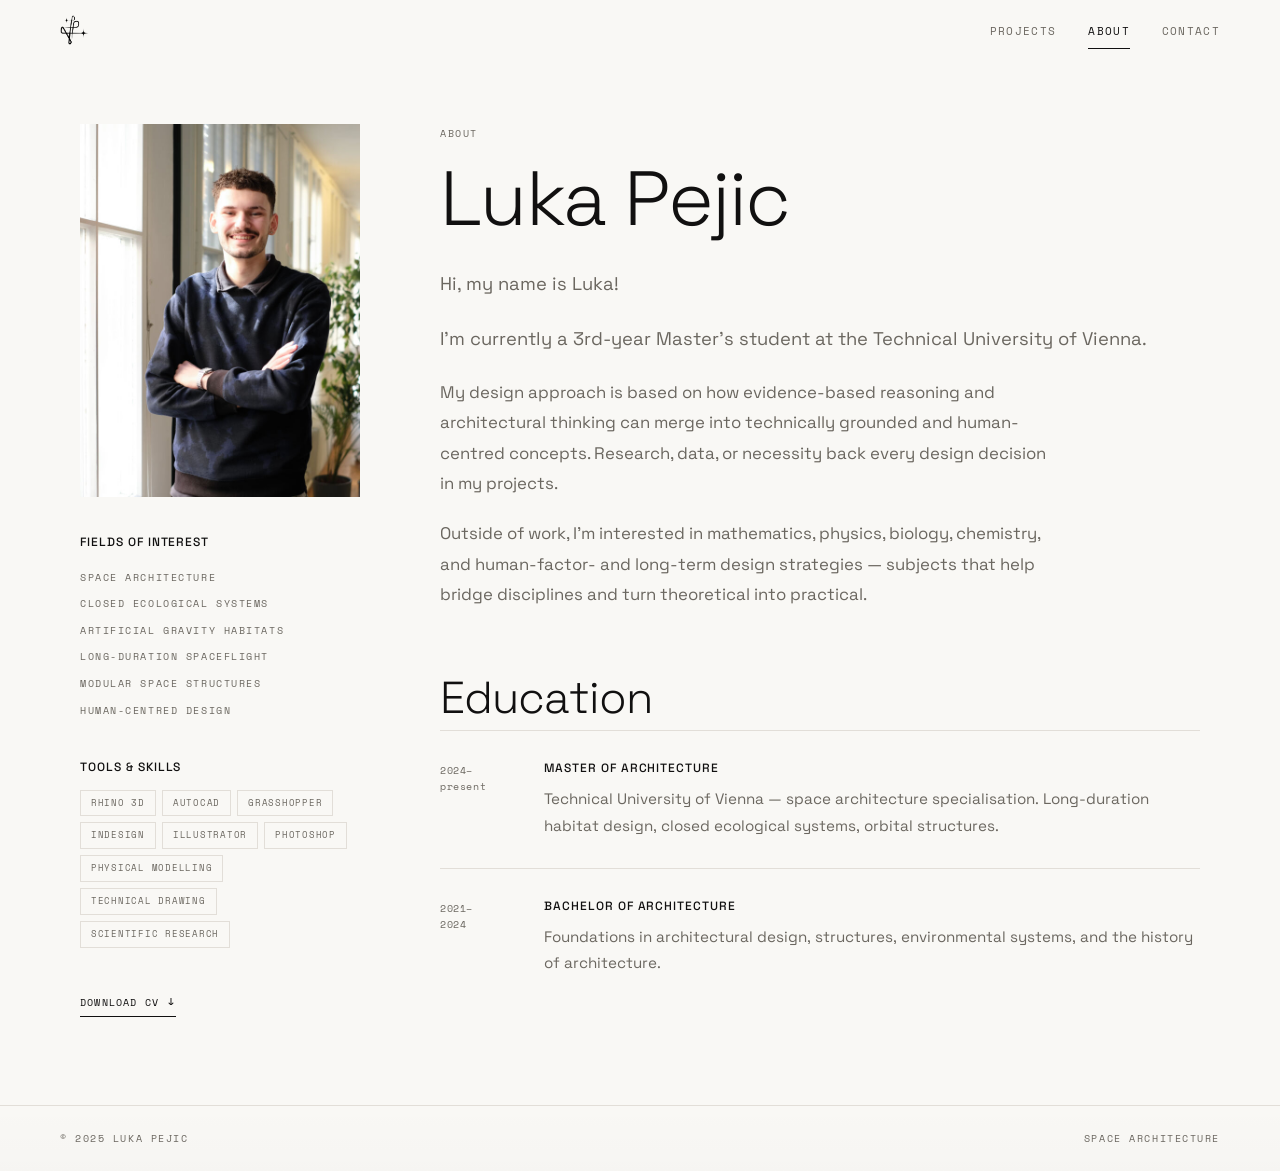
==== about.html @ 2b0a8e45 "initial commit" ====
<!DOCTYPE html>
<html lang="en">
<head>
  <meta charset="UTF-8">
  <meta name="viewport" content="width=device-width, initial-scale=1.0">
  <title>About — Luka Pejic</title>
  <link rel="preconnect" href="https://fonts.googleapis.com">
  <link rel="preconnect" href="https://fonts.gstatic.com" crossorigin>
  <link href="https://fonts.googleapis.com/css2?family=Space+Grotesk:wght@300;400;500&family=Space+Mono:ital,wght@0,400;0,700;1,400&display=swap" rel="stylesheet">
  <link rel="stylesheet" href="css/style.css">
</head>
<body>

  <nav class="nav scrolled" id="nav">
    <a href="index.html" class="nav__logo"><img src="assets/logo.png" alt="Luka Pejic"></a>
    <ul class="nav__links">
      <li><a href="index.html#work">Projects</a></li>
      <li><a href="about.html" class="active">About</a></li>
      <li><a href="contact.html">Contact</a></li>
    </ul>
    <button class="nav__burger" aria-label="Menu"><span></span><span></span><span></span></button>
  </nav>
  <div class="nav__overlay" role="dialog" aria-modal="true">
    <a href="index.html#work">Projects</a>
    <a href="about.html">About</a>
    <a href="contact.html">Contact</a>
  </div>

  <main>
    <section class="section" style="padding-top: calc(var(--nav) + 64px);">
      <div class="container">

        <div class="about-grid">

          <!-- ── SIDEBAR ── -->
          <aside class="about-sidebar reveal">

            <!-- Headshot -->
            <div class="about-photo">
              <img src="assets/headshot.jpg" alt="Luka Pejic">
            </div>

            <h4 style="margin-bottom:16px; margin-top:36px;">Fields of Interest</h4>
            <ul style="display:flex; flex-direction:column; gap:10px; margin-bottom:40px;">
              <li class="label">Space Architecture</li>
              <li class="label">Closed Ecological Systems</li>
              <li class="label">Artificial Gravity Habitats</li>
              <li class="label">Long-Duration Spaceflight</li>
              <li class="label">Modular Space Structures</li>
              <li class="label">Human-Centred Design</li>
            </ul>

            <h4 style="margin-bottom:8px;">Tools &amp; Skills</h4>
            <div class="tag-list" style="margin-bottom:40px;">
              <span class="tag">Rhino 3D</span>
              <span class="tag">AutoCAD</span>
              <span class="tag">Grasshopper</span>
              <span class="tag">InDesign</span>
              <span class="tag">Illustrator</span>
              <span class="tag">Photoshop</span>
              <span class="tag">Physical Modelling</span>
              <span class="tag">Technical Drawing</span>
              <span class="tag">Scientific Research</span>
            </div>

            <a href="assets/cv.pdf" class="cv-link" target="_blank" rel="noopener noreferrer">
              Download CV <span class="cv-link__arrow">↓</span>
            </a>

          </aside>

          <!-- ── MAIN CONTENT ── -->
          <div>
            <p class="label reveal" style="margin-bottom:16px;">About</p>
            <h1 class="reveal" style="margin-bottom:28px;">Luka Pejic</h1>

            <div class="reveal" style="margin-bottom:64px;">
              <p style="font-size:clamp(1rem,1.6vw,1.15rem); line-height:1.8; margin-bottom:1.2em;">
                Hi, my name is Luka!
              </p>
              <p style="font-size:clamp(1rem,1.6vw,1.15rem); line-height:1.8; margin-bottom:1.2em;">
                I'm currently a 3rd-year Master's student at the Technical University of Vienna.
              </p>
              <p style="font-size:clamp(0.95rem,1.5vw,1.05rem); line-height:1.8; margin-bottom:1.2em; max-width:56ch;">
                My design approach is based on how evidence-based reasoning and architectural thinking can merge into technically grounded and human-centred concepts. Research, data, or necessity back every design decision in my projects.
              </p>
              <p style="font-size:clamp(0.95rem,1.5vw,1.05rem); line-height:1.8; max-width:56ch;">
                Outside of work, I'm interested in mathematics, physics, biology, chemistry, and human-factor- and long-term design strategies — subjects that help bridge disciplines and turn theoretical into practical.
              </p>
            </div>

            <h2 class="reveal" style="margin-bottom:8px;">Education</h2>
            <div style="margin-top:8px;">
              <div class="timeline-item reveal">
                <div class="timeline-item__year">2024–<br>present</div>
                <div>
                  <h4 style="margin-bottom:8px;">Master of Architecture</h4>
                  <p>Technical University of Vienna — space architecture specialisation. Long-duration habitat design, closed ecological systems, orbital structures.</p>
                </div>
              </div>
              <div class="timeline-item reveal">
                <div class="timeline-item__year">2021–<br>2024</div>
                <div>
                  <h4 style="margin-bottom:8px;">Bachelor of Architecture</h4>
                  <p>Foundations in architectural design, structures, environmental systems, and the history of architecture.</p>
                </div>
              </div>
            </div>

          </div>
        </div>

      </div>
    </section>
  </main>

  <footer>
    <span class="label">© 2025 Luka Pejic</span>
    <span class="label">Space Architecture</span>
  </footer>

  <script src="js/main.js"></script>
</body>
</html>
---- css/style.css ----
/* =============================================================
   TOKENS
   ============================================================= */
:root {
  --bg:      #F9F8F5;
  --black:   #111010;
  --muted:   #6B6760;
  --border:  #E2DED8;
  --void:    #0C0C0B;
  --vtext:   #D8D4CC;
  --vmuted:  #555250;
  --sans:   'Space Grotesk', system-ui, sans-serif;
  --mono:   'Space Mono', monospace;
  --nav:     60px;
  --max:     1240px;
  --pad:     clamp(20px, 5vw, 60px);
}

/* =============================================================
   RESET
   ============================================================= */
*, *::before, *::after { box-sizing: border-box; margin: 0; padding: 0; }
html { scroll-behavior: smooth; -webkit-text-size-adjust: 100%; scroll-padding-top: 64px; }
body {
  background: var(--bg);
  color: var(--black);
  font-family: var(--sans);
  font-size: 1rem;
  line-height: 1.6;
  -webkit-font-smoothing: antialiased;
  -moz-osx-font-smoothing: grayscale;
  -webkit-tap-highlight-color: transparent;
  overscroll-behavior-y: none;
  text-rendering: optimizeLegibility;
}
img { display: block; max-width: 100%; height: auto; }
a   { color: inherit; text-decoration: none; touch-action: manipulation; }
ul  { list-style: none; }
button { touch-action: manipulation; }

/* =============================================================
   TYPOGRAPHY
   ============================================================= */
h1 { font-size: clamp(2.4rem, 6vw,  5rem);  font-weight: 300; letter-spacing: -0.02em; line-height: 1.05; }
h2 { font-size: clamp(1.7rem, 3.5vw, 3rem); font-weight: 300; letter-spacing: -0.02em; line-height: 1.1;  }
h3 { font-size: 1.15rem; font-weight: 400; }
h4 { font-size: 0.75rem; font-weight: 500; letter-spacing: 0.08em; text-transform: uppercase; }
p  { color: var(--muted); font-size: 0.95rem; line-height: 1.75; }

.label {
  font-family: var(--mono);
  font-size: 0.65rem;
  letter-spacing: 0.15em;
  text-transform: uppercase;
  color: var(--muted);
}

/* =============================================================
   NAV
   ============================================================= */
.nav {
  position: fixed; top: 0; left: 0; right: 0;
  height: var(--nav);
  display: flex; align-items: center; justify-content: space-between;
  padding: 0 var(--pad);
  /* iOS safe area */
  padding-left: max(var(--pad), env(safe-area-inset-left));
  padding-right: max(var(--pad), env(safe-area-inset-right));
  z-index: 100;
  transition: all 0.4s cubic-bezier(0.16, 1, 0.3, 1);
}
.nav.scrolled {
  background: rgba(249,248,245,0.92);
  border-bottom: 1px solid var(--border);
  backdrop-filter: blur(16px);
  -webkit-backdrop-filter: blur(16px);
  box-shadow: 0 2px 8px rgba(0,0,0,0.06);
}
.nav__logo img { height: 30px; width: auto; transition: filter 0.3s; }
.nav:hover .nav__logo img { filter: brightness(0.85); }
.nav__links { display: flex; gap: 32px; }
.nav__links a {
  font-family: var(--mono); font-size: 0.68rem;
  letter-spacing: 0.12em; text-transform: uppercase;
  color: var(--muted); transition: all 0.3s cubic-bezier(0.16, 1, 0.3, 1);
  padding: 8px 0; /* larger touch target */
  position: relative;
}
.nav__links a::after {
  content: '';
  position: absolute;
  bottom: -2px; left: 0; width: 0;
  height: 1px; background: var(--black);
  transition: width 0.3s cubic-bezier(0.16, 1, 0.3, 1);
}
.nav__links a:hover::after,
.nav__links a.active::after { width: 100%; }
.nav__links a:hover,
.nav__links a.active { color: var(--black); }

/* void nav */
.nav--void .nav__logo img        { filter: invert(1); }
.nav--void .nav__links a         { color: rgba(216,212,204,0.55); }
.nav--void .nav__links a::after  { background: #fff; }
.nav--void .nav__links a:hover,
.nav--void .nav__links a.active  { color: #fff; }
.nav--void.scrolled              {
  background: rgba(12,12,11,0.94);
  border-color: #222;
  box-shadow: 0 2px 8px rgba(0,0,0,0.3);
}
.nav--void.scrolled .nav__logo img { filter: invert(1); }
.nav--void.scrolled .nav__links a  { color: rgba(216,212,204,0.55); }
.nav--void.scrolled .nav__links a:hover,
.nav--void.scrolled .nav__links a.active { color: #fff; }

/* burger */
.nav__burger {
  display: none; flex-direction: column; gap: 5px;
  background: none; border: none; cursor: pointer;
  padding: 12px; margin-right: -12px; /* larger touch target */
  color: var(--black);
}
.nav__burger span {
  display: block; width: 22px; height: 1.5px; background: currentColor;
  transition: transform 0.25s, opacity 0.25s;
}
.nav--void .nav__burger { color: #fff; }

/* mobile overlay */
.nav__overlay {
  display: none; position: fixed; inset: 0;
  background: var(--void); z-index: 99;
  flex-direction: column; align-items: center; justify-content: center; gap: 0;
  /* iOS safe areas */
  padding-top: env(safe-area-inset-top);
  padding-bottom: env(safe-area-inset-bottom);
}
.nav__overlay.open { display: flex; }
.nav__overlay a {
  font-family: var(--mono); font-size: 1.3rem;
  color: var(--vtext); letter-spacing: 0.1em; text-transform: uppercase;
  padding: 20px 40px; /* large touch target */
  width: 100%; text-align: center;
}

/* =============================================================
   REVEAL
   ============================================================= */
.reveal {
  opacity: 0; transform: translateY(24px);
  transition: opacity 0.8s cubic-bezier(0.16, 1, 0.3, 1), transform 0.8s cubic-bezier(0.16, 1, 0.3, 1);
}
.reveal.visible { opacity: 1; transform: none; }

/* =============================================================
   LANDING HERO
   ============================================================= */
.hero {
  min-height: 100vh;
  min-height: 100dvh;
  position: relative;
  display: flex; flex-direction: column;
  align-items: center; justify-content: center;
  text-align: center; padding: 0 var(--pad);
}
.hero__logo { width: 72px; margin: 0 auto 28px; }

@keyframes logo-enter {
  from { opacity: 0; transform: scale(0.68) rotate(-18deg); }
  to   { opacity: 1; transform: scale(1)    rotate(0deg);   }
}
@keyframes logo-orbit {
  from { transform: rotate(0deg); }
  to   { transform: rotate(360deg); }
}
.hero__logo {
  animation:
    logo-enter 1.6s cubic-bezier(0.16, 1, 0.3, 1) both,
    logo-orbit 32s linear 1.6s infinite;
}
.hero__rule  { width: 1px; height: 44px; background: var(--border); margin: 0 auto 28px; }
.hero__name  { margin-bottom: 14px; }
.hero__sub   { font-family: var(--mono); font-size: 0.7rem; letter-spacing: 0.18em; text-transform: uppercase; color: var(--muted); }
.hero__scroll {
  position: absolute; bottom: max(36px, env(safe-area-inset-bottom) + 16px);
  left: 50%; transform: translateX(-50%);
  font-family: var(--mono); font-size: 0.58rem; letter-spacing: 0.22em;
  text-transform: uppercase; color: var(--muted);
  animation: bob 2.2s ease-in-out infinite;
  pointer-events: none;
}
@keyframes bob {
  0%, 100% { transform: translateX(-50%) translateY(0);   }
  50%       { transform: translateX(-50%) translateY(7px); }
}

/* ── SPACE HERO VARIANT ──────────────────────────────────────── */
.hero--space {
  background:
    radial-gradient(ellipse at 20% 40%, rgba(100,200,255,0.03) 0%, transparent 50%),
    radial-gradient(ellipse at 80% 60%, rgba(138,43,226,0.02) 0%, transparent 50%),
    #06060a;
  overflow: hidden;
}
.hero--space .starfield {
  position: absolute; inset: 0;
  width: 100%; height: 100%;
  pointer-events: none;
  z-index: 0;
  filter: blur(0.3px);
}
/* push all flex children above the canvas */
.hero--space > *:not(.starfield) { position: relative; z-index: 1; }

/* invert the black logo to white on dark bg + glow */
.hero--space .hero__logo {
  filter: invert(1) drop-shadow(0 0 20px rgba(255,255,255,0.4)) drop-shadow(0 0 40px rgba(100,200,255,0.15));
  transition: filter 0.6s ease;
}
.hero--space .hero__logo:hover {
  filter: invert(1) drop-shadow(0 0 30px rgba(255,255,255,0.6)) drop-shadow(0 0 60px rgba(100,200,255,0.25));
}

/* atmospheric text treatment */
.hero--space .hero__rule {
  background: rgba(255,255,255,0.15);
  box-shadow: 0 0 8px rgba(100,200,255,0.3), inset 0 0 8px rgba(100,200,255,0.1);
  transition: all 0.3s ease;
}
.hero--space .hero__rule:hover {
  background: rgba(255,255,255,0.25);
  box-shadow: 0 0 16px rgba(100,200,255,0.5), inset 0 0 12px rgba(100,200,255,0.2);
}

.hero--space .hero__name {
  color: #E8E4DC;
  text-shadow:
    0 0 30px rgba(100,200,255,0.15),
    0 0 60px rgba(138,43,226,0.08);
  letter-spacing: -0.015em;
}
.hero--space .hero__sub {
  color: rgba(216,212,204,0.6);
  letter-spacing: 0.24em;
  text-shadow: 0 0 15px rgba(100,200,255,0.1);
  font-weight: 400;
}
.hero--space .hero__scroll {
  color: rgba(255,255,255,0.28);
  animation: bob 2.8s ease-in-out infinite;
}

/* coordinates grid overlay — tech aesthetic */
.hero--space::after {
  content: '';
  position: absolute; inset: 0;
  background-image:
    linear-gradient(rgba(100,200,255,0.04) 1px, transparent 1px),
    linear-gradient(90deg, rgba(100,200,255,0.04) 1px, transparent 1px);
  background-size: 120px 120px;
  background-position: 0 0, 0 0;
  pointer-events: none; z-index: 0;
  opacity: 0.6;
  animation: grid-shift 20s linear infinite;
}

@keyframes grid-shift {
  0% { background-position: 0 0, 0 0; }
  100% { background-position: 120px 120px, 120px 120px; }
}

/* =============================================================
   LAYOUT HELPERS
   ============================================================= */
.container { max-width: var(--max); margin: 0 auto; padding: 0 var(--pad); }
.section    { padding: 88px 0; }
.section + .section {
  border-top: 1px solid var(--border);
  position: relative;
}
/* subtle depth shadow on section dividers */
.section + .section::before {
  content: '';
  position: absolute;
  top: 0; left: 0; right: 0; height: 1px;
  background: linear-gradient(90deg, transparent, var(--border) 20%, var(--border) 80%, transparent);
  box-shadow: 0 2px 8px rgba(0,0,0,0.02);
}

/* =============================================================
   PROJECT CARD (landing)
   ============================================================= */
.work-label { padding: 88px var(--pad) 44px; max-width: var(--max); margin: 0 auto; }

.card {
  display: grid; grid-template-columns: 1fr 1fr;
  border: 1px solid var(--border); overflow: hidden;
  transition: all 0.4s cubic-bezier(0.16, 1, 0.3, 1);
  max-width: var(--max); margin: 0 auto;
  width: calc(100% - var(--pad) * 2);
  position: relative;
  box-shadow: 0 4px 12px rgba(0,0,0,0.04);
}
.card:hover {
  border-color: #999;
  box-shadow: 0 12px 32px rgba(0,0,0,0.12), 0 2px 8px rgba(100,200,255,0.08);
  transform: translateY(-2px);
}
.card__img  { aspect-ratio: 4/3; overflow: hidden; }
.card__img img {
  width: 100%; height: 100%; object-fit: cover;
  transition: transform 0.7s cubic-bezier(0.16, 1, 0.3, 1);
}
.card:hover .card__img img { transform: scale(1.048); }
.card__body {
  padding: 44px 40px;
  display: flex; flex-direction: column; justify-content: space-between;
}
.card__num   { font-family: var(--mono); font-size: 0.62rem; letter-spacing: 0.12em; color: var(--muted); margin-bottom: 20px; }
.card__title { margin-bottom: 16px; }
.card__desc  { max-width: 38ch; }
.card__cta   {
  display: inline-block; margin-top: 40px;
  font-family: var(--mono); font-size: 0.62rem; letter-spacing: 0.14em; text-transform: uppercase;
  border-bottom: 1px solid currentColor; padding-bottom: 3px; transition: all 0.3s;
}
.card:hover .card__cta {
  opacity: 1;
  transform: translateX(3px);
  border-bottom-color: #000;
}

/* =============================================================
   FOOTER
   ============================================================= */
footer {
  padding: 24px var(--pad);
  padding-bottom: max(24px, env(safe-area-inset-bottom) + 12px);
  border-top: 1px solid var(--border);
  display: flex; justify-content: space-between; align-items: center;
  background: linear-gradient(180deg, transparent, rgba(0,0,0,0.01));
}

/* =============================================================
   PROJECT HERO
   ============================================================= */
.project-hero {
  position: relative;
  height: 100vh;
  height: 100dvh;
  overflow: hidden; background: var(--void);
}
.project-hero__img {
  position: absolute; inset: 0;
  width: 100%; height: 100%;
  object-fit: cover; object-position: center;
  will-change: transform;
  filter: brightness(0.85) contrast(1.1);
}
.project-hero__overlay {
  position: absolute; inset: 0;
  background:
    radial-gradient(ellipse 800px 600px at 50% 30%, rgba(100,200,255,0.08) 0%, transparent 50%),
    linear-gradient(to top, rgba(0,0,0,0.92) 0%, rgba(0,0,0,0.2) 55%, transparent 100%);
}
.project-hero__content {
  position: absolute;
  bottom: max(56px, env(safe-area-inset-bottom) + 40px);
  left: var(--pad); right: var(--pad); color: #fff;
}
.project-hero__eyebrow {
  font-family: var(--mono); font-size: 0.62rem; letter-spacing: 0.2em;
  text-transform: uppercase; color: rgba(255,255,255,0.45); margin-bottom: 14px;
}
.project-hero__title {
  font-size: clamp(2.8rem, 9vw, 7.5rem);
  font-weight: 300; letter-spacing: -0.03em; line-height: 0.95; margin-bottom: 28px;
  text-shadow: 0 4px 20px rgba(0,0,0,0.4);
}
.project-hero__meta {
  display: flex; flex-wrap: wrap; gap: 4px 20px;
  font-family: var(--mono); font-size: 0.62rem;
  letter-spacing: 0.1em; color: rgba(255,255,255,0.38); text-transform: uppercase;
}

/* =============================================================
   PROJECT BODY
   ============================================================= */
.back-link {
  display: inline-block; margin-bottom: 20px;
  font-family: var(--mono); font-size: 0.62rem; letter-spacing: 0.12em;
  text-transform: uppercase; color: var(--muted); transition: all 0.3s;
  padding: 8px 0; /* touch */
  border-bottom: 1px solid transparent;
}
.back-link:hover {
  color: var(--black);
  border-bottom-color: var(--black);
  transform: translateX(-3px);
}

/* Stats */
.stats {
  display: grid;
  grid-template-columns: repeat(auto-fit, minmax(130px, 1fr));
  border-top: 1px solid var(--border);
  border-left: 1px solid var(--border);
  background: linear-gradient(135deg, rgba(255,255,255,0.3) 0%, transparent 100%);
}
.stat {
  padding: 22px 18px;
  border-right: 1px solid var(--border);
  border-bottom: 1px solid var(--border);
  transition: all 0.3s ease;
}
.stat:hover {
  background: rgba(0,0,0,0.02);
  transform: translateY(-1px);
}
.stat__val { font-size: 1.8rem; font-weight: 300; letter-spacing: -0.02em; line-height: 1; margin-bottom: 8px; }
.stat__key { font-family: var(--mono); font-size: 0.56rem; letter-spacing: 0.1em; text-transform: uppercase; color: var(--muted); }

/* Stats group — labelled clusters */
.stats-group { display: flex; flex-direction: column; }
.stats-group__label {
  background: var(--border);
  padding: 7px 18px;
  border: 1px solid var(--border);
  border-bottom: none;
}

/* Section header */
.sec-head {
  display: flex; align-items: baseline; gap: 20px; margin-bottom: 44px;
  padding-bottom: 20px; border-bottom: 1px solid var(--border);
}
.void .sec-head { border-color: #1e1e1e; }
.sec-head .label { flex-shrink: 0; }

/* Void panel */
.void {
  background:
    radial-gradient(ellipse at 30% 70%, rgba(100,200,255,0.02) 0%, transparent 50%),
    linear-gradient(180deg, #0C0C0B 0%, #0F0F0E 100%);
  padding: 72px 0;
  position: relative;
}
.void::before {
  content: '';
  position: absolute;
  inset: 0;
  background-image:
    linear-gradient(rgba(100,200,255,0.015) 1px, transparent 1px),
    linear-gradient(90deg, rgba(100,200,255,0.015) 1px, transparent 1px);
  background-size: 100px 100px;
  pointer-events: none;
}
.void .label { color: var(--vmuted); }
.void h2, .void h3 { color: var(--vtext); }
.void p { color: var(--vmuted); }

/* White-bg line art — multiply removes white bg */
.drawing { mix-blend-mode: multiply; }

/* ── IMAGE GRID LAYOUTS ────────────────────────────────────── */

/* Two-col equal grid */
.img-pair {
  display: grid; grid-template-columns: 1fr 1fr; gap: 2px;
  background: var(--border);
}
.img-pair > * { background: var(--bg); }

/* Full-width image */
.img-full { width: 100%; height: auto; display: block; }

/* ── PLAN CELLS ─────────────────────────────────────────────
   All plan images forced to the same height so paired plans
   look balanced regardless of their natural aspect ratios.
   ────────────────────────────────────────────────────────── */
.plan-cell {
  background: var(--bg);
  padding: 32px 24px;
  display: flex; flex-direction: column; align-items: center; gap: 14px;
}
.plan-cell img {
  /* Fixed display height — all plans align */
  height: 300px;
  width: 100%;
  object-fit: contain;
  object-position: center;
}
.plan-cell .label { text-align: center; }

/* Full-width plan (single, not in a pair) */
.plan-full {
  background: var(--bg);
  border: 1px solid var(--border);
  padding: 40px 32px;
  display: flex; flex-direction: column; align-items: center; gap: 14px;
}
.plan-full img {
  height: 380px;
  width: 100%;
  object-fit: contain;
  object-position: center;
}
.plan-full .label { text-align: center; }

/* ── GREENHOUSE / CIRCULAR RENDERS ─────────────────────────
   Square cells — the circular renders are roughly 1:1.
   object-fit: contain shows the full image with no cropping.
   ────────────────────────────────────────────────────────── */
.render-cell {
  background: var(--bg);
  aspect-ratio: 1;
  display: flex; align-items: center; justify-content: center;
  overflow: hidden; padding: 16px;
}
.render-cell img {
  width: 100%; height: 100%;
  object-fit: contain;
  object-position: center;
}

/* ── LAUNCH MATRIX (matches booklet: Phase I/II/III × V1–V4) ── */
.launch-matrix {
  background: #000;
  padding: 0;
  overflow: hidden;
}
.launch-matrix__grid {
  display: grid;
  grid-template-columns: 44px repeat(3, 1fr);
  grid-template-rows: 36px repeat(4, 1fr);
  gap: 2px;
  background: #1a1a1a;
}
.launch-matrix__phase-label {
  background: #000;
  display: flex; align-items: center; justify-content: center;
  font-family: var(--mono); font-size: 0.6rem; letter-spacing: 0.14em;
  text-transform: uppercase; color: rgba(255,255,255,0.5);
}
.launch-matrix__corner { background: #000; }
.launch-matrix__variant-label {
  background: #000;
  display: flex; align-items: center; justify-content: center;
  font-family: var(--mono); font-size: 0.6rem; letter-spacing: 0.1em;
  color: rgba(255,255,255,0.4);
}
.launch-matrix__cell {
  background: var(--void);
  display: flex; align-items: center; justify-content: center;
  aspect-ratio: 1;
  overflow: hidden;
}
.launch-matrix__cell img {
  width: 100%; height: 100%;
  object-fit: contain; object-position: center;
  padding: 10px;
  filter: invert(1);
  display: block;
}

/* ── LAUNCH FULL — single composed image, full-bleed ─────────── */
.launches-full {
  background: #000;
  margin-top: 40px;
}
.launches-full img {
  width: 100%;
  height: auto;
  display: block;
}

/* ── CONSTRUCTION DETAIL DRAWINGS ───────────────────────────── */
.detail-wrap {
  border: 1px solid var(--border);
  background: var(--bg);
  overflow: hidden;
  margin-bottom: 2px;
}
.detail-wrap img {
  width: 100%;
  height: auto;
  display: block;
  mix-blend-mode: multiply;
}
.detail-wrap .label {
  padding: 10px 16px;
  border-top: 1px solid var(--border);
  display: block;
}

/* ── COMIC GRID (5 images) ─────────────────────────────────────
   Each cell has an explicit aspect-ratio that matches the image
   so object-fit:cover fills without any cropping.
   ─────────────────────────────────────────────────────────────── */
.comic-grid {
  display: grid;
  grid-template-columns: 1fr 1fr;
  gap: 3px;
  background: #ccc8c2;
}
.comic-cell {
  overflow: hidden;
  background: #f0ece6;
}
.comic-cell img {
  width: 100%;
  height: auto;
  display: block;
}
/* Full-width cell spanning both columns */
.comic-cell--full { grid-column: 1 / -1; }
/* Dark bg for dark-bg images */
.comic-cell--dark { background: var(--void); }
/* White bg for white-bg line drawings */
.comic-cell--line { background: #fff; }

/* ── CROP TABLE (full image) ───────────────────────────────── */
.crop-table-wrap {
  border: 1px solid var(--border);
  overflow: hidden;
  background: #fff;
}
.crop-table-wrap img {
  width: 100%; height: auto; display: block;
}

/* Two-col text + image split */
.split { display: grid; grid-template-columns: 1fr 1fr; gap: 60px; align-items: start; }
.split--wide { grid-template-columns: 2fr 3fr; }

/* Data table */
.data-table { width: 100%; border-collapse: collapse; }
.data-table td {
  padding: 12px 0; border-bottom: 1px solid var(--border);
  font-size: 0.88rem; vertical-align: top;
}
.data-table td:first-child {
  color: var(--muted); width: 45%;
  font-family: var(--mono); font-size: 0.62rem;
  letter-spacing: 0.06em; padding-right: 20px;
}

/* Diagram boxes — consistent height so two in a row align */
.diagram-row { display: grid; grid-template-columns: 1fr 1fr; gap: 20px; }
.diagram-box {
  border: 1px solid var(--border); overflow: hidden; background: #fff;
  display: flex; flex-direction: column;
  transition: all 0.3s cubic-bezier(0.16, 1, 0.3, 1);
  box-shadow: 0 2px 6px rgba(0,0,0,0.04);
}
.diagram-box:hover {
  border-color: #aaa;
  box-shadow: 0 8px 24px rgba(0,0,0,0.1);
  transform: translateY(-2px);
}
.diagram-box img {
  width: 100%; height: 260px; object-fit: contain; object-position: center; display: block;
}
.diagram-box__cap {
  padding: 10px 14px; border-top: 1px solid var(--border);
  font-family: var(--mono); font-size: 0.57rem; letter-spacing: 0.08em;
  color: var(--muted); margin-top: auto;
  background: linear-gradient(180deg, rgba(255,255,255,0) 0%, rgba(0,0,0,0.01) 100%);
}

/* Booklet iframe */
.booklet { border: 1px solid #1e1e1e; overflow: hidden; }
.booklet iframe {
  display: block; width: 100%;
  height: 80vh; min-height: 480px;
  border: none;
  /* iOS scroll fix */
  -webkit-overflow-scrolling: touch;
}

/* =============================================================
   ABOUT PAGE
   ============================================================= */
.about-grid { display: grid; grid-template-columns: 280px 1fr; gap: 80px; align-items: start; }
.about-sidebar { position: sticky; top: calc(var(--nav) + 28px); }

/* Headshot */
.about-photo {
  aspect-ratio: 3/4;
  overflow: hidden;
  background: var(--border);
}
.about-photo img {
  width: 100%; height: 100%;
  object-fit: cover; object-position: center top;
  display: block;
}

/* CV download link */
.cv-link {
  display: inline-flex; align-items: center; gap: 8px;
  font-family: var(--mono); font-size: 0.62rem;
  letter-spacing: 0.12em; text-transform: uppercase;
  color: var(--black);
  border-bottom: 1px solid var(--black);
  padding-bottom: 3px;
  transition: all 0.3s cubic-bezier(0.16, 1, 0.3, 1);
  position: relative;
}
.cv-link:hover {
  opacity: 0.7;
  transform: translateX(2px);
  border-bottom-color: var(--black);
}
.cv-link__arrow { font-size: 0.8rem; display: inline-block; transition: transform 0.3s; }
.cv-link:hover .cv-link__arrow { transform: translateY(-2px); }
.tag-list { display: flex; flex-wrap: wrap; gap: 6px; margin-top: 12px; }
.tag {
  font-family: var(--mono); font-size: 0.58rem; letter-spacing: 0.08em;
  text-transform: uppercase; border: 1px solid var(--border); padding: 5px 10px; color: var(--muted);
}
.timeline-item { display: grid; grid-template-columns: 80px 1fr; gap: 24px; padding: 28px 0; border-top: 1px solid var(--border); }
.timeline-item__year { font-family: var(--mono); font-size: 0.62rem; letter-spacing: 0.06em; color: var(--muted); padding-top: 4px; }
.timeline-item h4 { margin-bottom: 6px; }

/* =============================================================
   CONTACT PAGE
   ============================================================= */
.contact-grid { display: grid; grid-template-columns: 1fr 1fr; gap: 80px; align-items: start; }
.contact-link {
  display: flex; justify-content: space-between; align-items: center;
  padding: 24px 0; border-top: 1px solid var(--border);
  font-size: 1.4rem; font-weight: 300;
  transition: all 0.3s cubic-bezier(0.16, 1, 0.3, 1);
  min-height: 72px; /* comfortable touch target */
  position: relative;
}
.contact-link::after {
  content: '';
  position: absolute;
  bottom: 0; left: 0; right: 0; height: 1px;
  background: var(--black);
  transform: scaleX(0);
  transform-origin: left;
  transition: transform 0.3s cubic-bezier(0.16, 1, 0.3, 1);
}
.contact-link:hover::after { transform: scaleX(1); }
.contact-link:hover { padding-left: 10px; color: var(--muted); }
.contact-link__arrow { color: var(--muted); }

/* =============================================================
   RESPONSIVE — TABLET  ≤ 900px
   ============================================================= */
@media (max-width: 900px) {
  .about-grid { grid-template-columns: 1fr; gap: 48px; }
  .about-sidebar { position: static; }
  .about-photo { aspect-ratio: 4/3; max-width: 320px; }
  .contact-grid  { grid-template-columns: 1fr; gap: 48px; }
}

/* =============================================================
   RESPONSIVE — MOBILE  ≤ 700px
   ============================================================= */
@media (max-width: 700px) {
  :root { --pad: 20px; }

  .nav__links  { display: none; }
  .nav__burger { display: flex; }

  /* Hero */
  .hero__logo  { width: 56px; }
  .hero__rule  { height: 32px; }

  /* Landing card */
  .card { grid-template-columns: 1fr; width: calc(100% - 40px); }
  .card__img   { aspect-ratio: 16/9; }
  .card__body  { padding: 32px 28px; }
  .work-label  { padding: 64px var(--pad) 32px; }

  /* Project hero */
  .project-hero__title    { font-size: clamp(2.4rem, 12vw, 4rem); }
  .project-hero__eyebrow  { display: none; }

  /* Sections */
  .section { padding: 64px 0; }
  .void    { padding: 56px 0; }

  /* Stats — 2 columns */
  .stats { grid-template-columns: repeat(2, 1fr); }

  /* Split stacks */
  .split, .split--wide { grid-template-columns: 1fr; gap: 36px; }

  /* Image grids stack */
  .img-pair { grid-template-columns: 1fr; }

  /* Plans — shorter on mobile */
  .plan-cell img { height: 220px; }
  .plan-full img { height: 260px; }
  .plan-full     { padding: 24px 16px; }

  /* Renders stay square but smaller */
  .render-cell   { padding: 12px; }

  /* Diagrams stack */
  .diagram-row   { grid-template-columns: 1fr; gap: 16px; }
  .diagram-box img { height: 200px; }

  /* Launch matrix — scale down labels */
  .launch-matrix__grid { grid-template-columns: 32px repeat(3, 1fr); grid-template-rows: 28px repeat(4, 1fr); }
  .launch-matrix__phase-label { font-size: 0.5rem; }
  .launch-matrix__variant-label { font-size: 0.5rem; }
  .launch-matrix__cell img { padding: 6px; }

  /* Comic grid — stack on mobile */
  .comic-grid { grid-template-columns: 1fr; }
  .comic-cell--full { grid-column: 1; }
  .comic-cell img      { height: 240px; object-fit: cover; }
  .comic-cell--full img { height: 280px; object-fit: cover; }

  /* Booklet */
  .booklet iframe { height: 60vh; min-height: 360px; }

  /* Floating illustration — don't stretch */
  .split .drawing { max-width: 280px; margin: 0 auto; }

  /* Typography adjustments */
  h1 { font-size: clamp(2rem, 10vw, 3rem); }
  h2 { font-size: clamp(1.5rem, 6vw, 2.2rem); }

  /* Tables readable on small screens */
  .data-table td { font-size: 0.82rem; }
  .data-table td:first-child { font-size: 0.58rem; width: 40%; }

  /* Sec head spacing */
  .sec-head { margin-bottom: 32px; }
}

/* =============================================================
   RESPONSIVE — SMALL  ≤ 420px
   ============================================================= */
@media (max-width: 420px) {
  .stats     { grid-template-columns: repeat(2, 1fr); }
  .stat__val { font-size: 1.5rem; }
  .plan-cell img { height: 180px; }
  .launch-matrix__grid { gap: 1px; }
  .comic-cell img      { height: 200px; object-fit: cover; }
  .comic-cell--full img { height: 220px; object-fit: cover; }
}
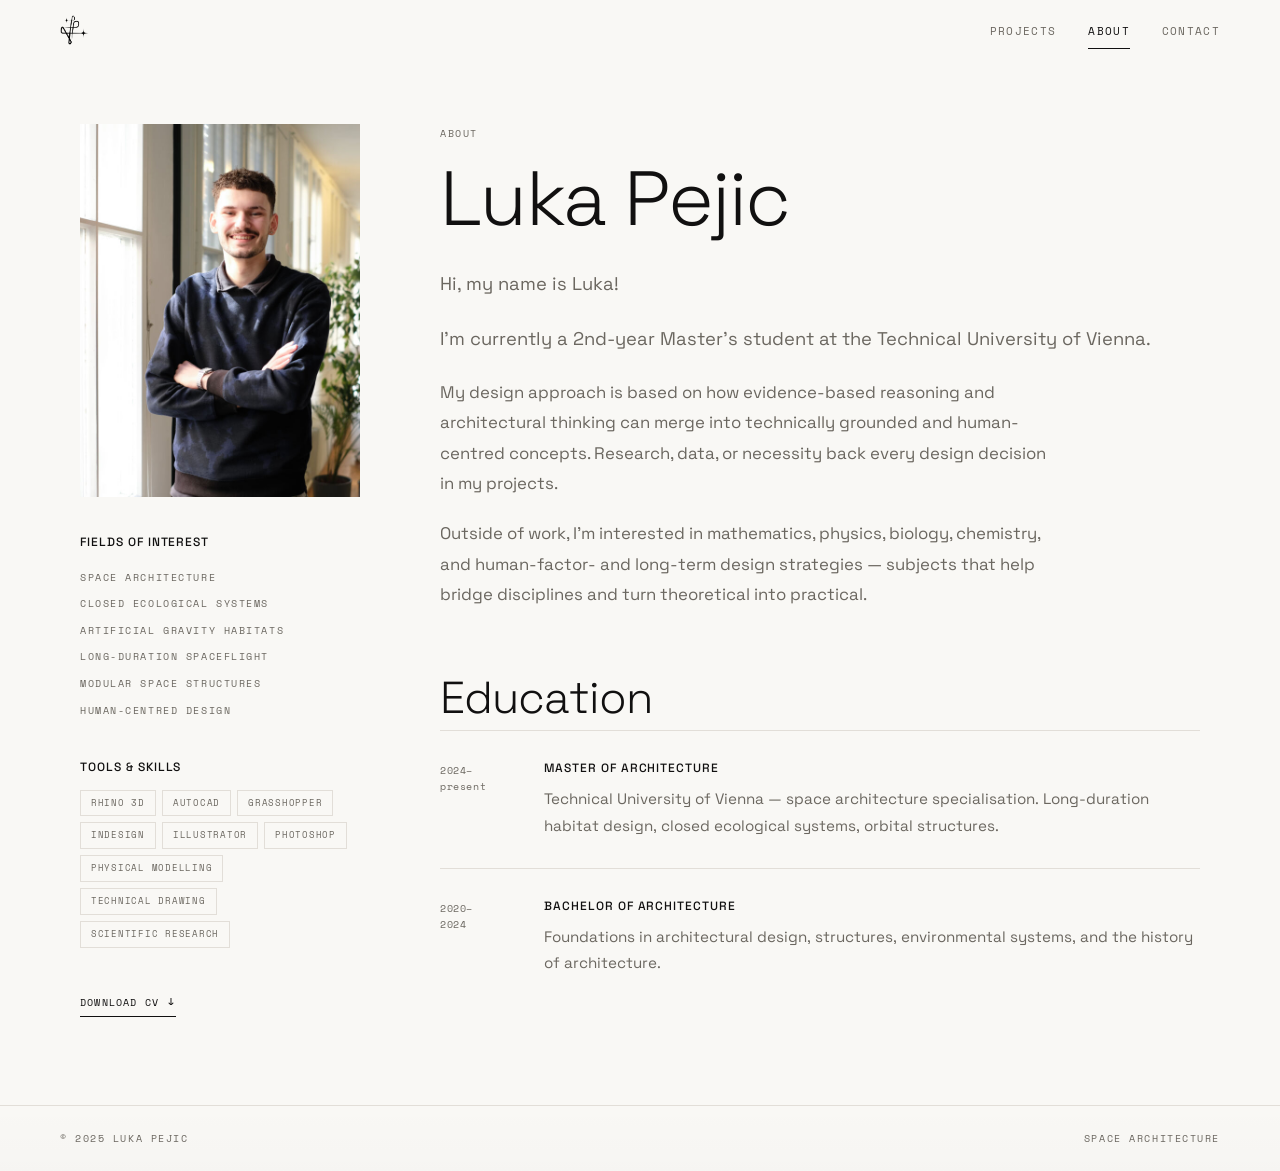
==== commit a968a215: "add site files" ====
--- a/about.html
+++ b/about.html
@@ -79,7 +79,7 @@
                 Hi, my name is Luka!
               </p>
               <p style="font-size:clamp(1rem,1.6vw,1.15rem); line-height:1.8; margin-bottom:1.2em;">
-                I'm currently a 3rd-year Master's student at the Technical University of Vienna.
+                I'm currently a 2nd-year Master's student at the Technical University of Vienna.
               </p>
               <p style="font-size:clamp(0.95rem,1.5vw,1.05rem); line-height:1.8; margin-bottom:1.2em; max-width:56ch;">
                 My design approach is based on how evidence-based reasoning and architectural thinking can merge into technically grounded and human-centred concepts. Research, data, or necessity back every design decision in my projects.
@@ -99,7 +99,7 @@
                 </div>
               </div>
               <div class="timeline-item reveal">
-                <div class="timeline-item__year">2021–<br>2024</div>
+                <div class="timeline-item__year">2020–<br>2024</div>
                 <div>
                   <h4 style="margin-bottom:8px;">Bachelor of Architecture</h4>
                   <p>Foundations in architectural design, structures, environmental systems, and the history of architecture.</p>
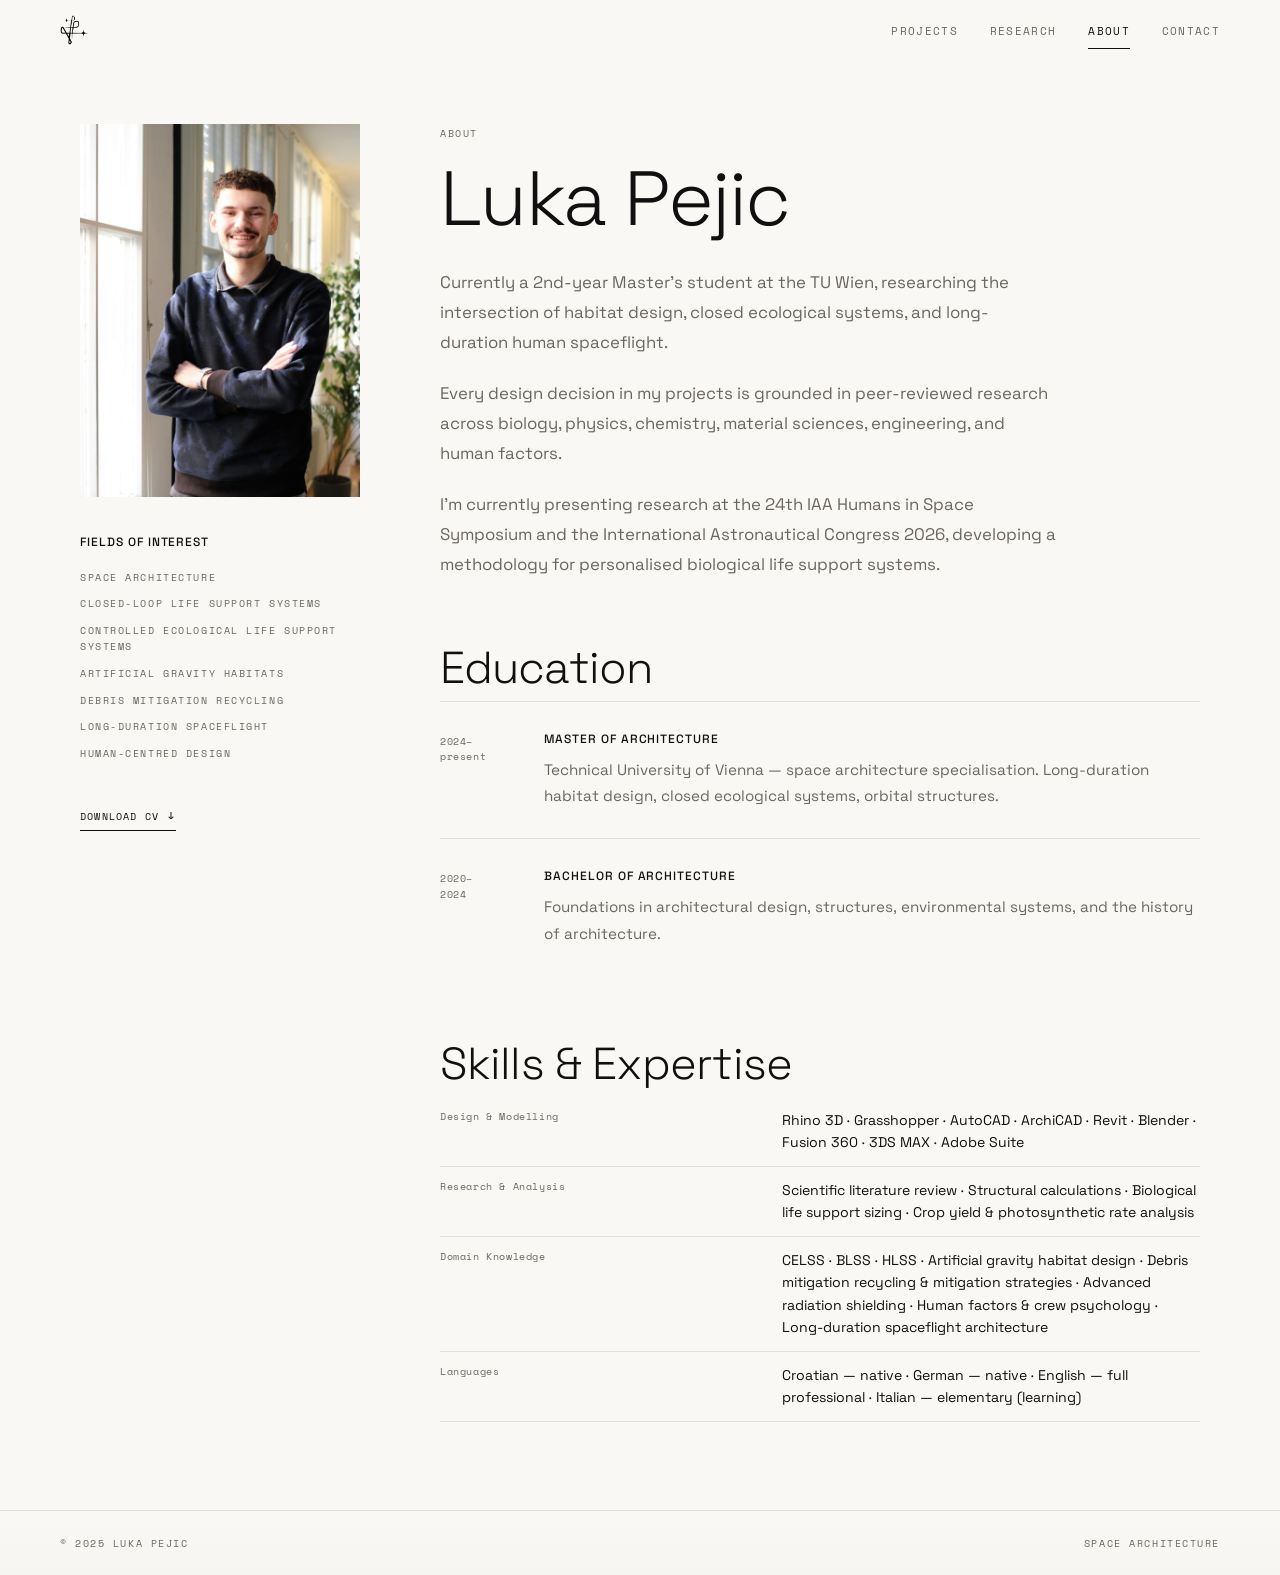
==== commit 0beca6e0: "Add research section, update project content, and refine about page - Add Research & Conferences sec" ====
--- a/about.html
+++ b/about.html
@@ -15,6 +15,7 @@
     <a href="index.html" class="nav__logo"><img src="assets/logo.png" alt="Luka Pejic"></a>
     <ul class="nav__links">
       <li><a href="index.html#work">Projects</a></li>
+      <li><a href="index.html#research">Research</a></li>
       <li><a href="about.html" class="active">About</a></li>
       <li><a href="contact.html">Contact</a></li>
     </ul>
@@ -22,6 +23,7 @@
   </nav>
   <div class="nav__overlay" role="dialog" aria-modal="true">
     <a href="index.html#work">Projects</a>
+    <a href="index.html#research">Research</a>
     <a href="about.html">About</a>
     <a href="contact.html">Contact</a>
   </div>
@@ -43,25 +45,13 @@
             <h4 style="margin-bottom:16px; margin-top:36px;">Fields of Interest</h4>
             <ul style="display:flex; flex-direction:column; gap:10px; margin-bottom:40px;">
               <li class="label">Space Architecture</li>
-              <li class="label">Closed Ecological Systems</li>
+              <li class="label">Closed-Loop Life Support Systems</li>
+              <li class="label">Controlled Ecological Life Support Systems</li>
               <li class="label">Artificial Gravity Habitats</li>
+              <li class="label">Debris Mitigation Recycling</li>
               <li class="label">Long-Duration Spaceflight</li>
-              <li class="label">Modular Space Structures</li>
               <li class="label">Human-Centred Design</li>
             </ul>
-
-            <h4 style="margin-bottom:8px;">Tools &amp; Skills</h4>
-            <div class="tag-list" style="margin-bottom:40px;">
-              <span class="tag">Rhino 3D</span>
-              <span class="tag">AutoCAD</span>
-              <span class="tag">Grasshopper</span>
-              <span class="tag">InDesign</span>
-              <span class="tag">Illustrator</span>
-              <span class="tag">Photoshop</span>
-              <span class="tag">Physical Modelling</span>
-              <span class="tag">Technical Drawing</span>
-              <span class="tag">Scientific Research</span>
-            </div>
 
             <a href="assets/cv.pdf" class="cv-link" target="_blank" rel="noopener noreferrer">
               Download CV <span class="cv-link__arrow">↓</span>
@@ -75,17 +65,14 @@
             <h1 class="reveal" style="margin-bottom:28px;">Luka Pejic</h1>
 
             <div class="reveal" style="margin-bottom:64px;">
-              <p style="font-size:clamp(1rem,1.6vw,1.15rem); line-height:1.8; margin-bottom:1.2em;">
-                Hi, my name is Luka!
-              </p>
-              <p style="font-size:clamp(1rem,1.6vw,1.15rem); line-height:1.8; margin-bottom:1.2em;">
-                I'm currently a 2nd-year Master's student at the Technical University of Vienna.
+              <p style="font-size:clamp(0.95rem,1.5vw,1.05rem); line-height:1.8; margin-bottom:1.2em; max-width:56ch;">
+                Currently a 2nd-year Master's student at the TU Wien, researching the intersection of habitat design, closed ecological systems, and long-duration human spaceflight.
               </p>
               <p style="font-size:clamp(0.95rem,1.5vw,1.05rem); line-height:1.8; margin-bottom:1.2em; max-width:56ch;">
-                My design approach is based on how evidence-based reasoning and architectural thinking can merge into technically grounded and human-centred concepts. Research, data, or necessity back every design decision in my projects.
+                Every design decision in my projects is grounded in peer-reviewed research across biology, physics, chemistry, material sciences, engineering, and human factors.
               </p>
               <p style="font-size:clamp(0.95rem,1.5vw,1.05rem); line-height:1.8; max-width:56ch;">
-                Outside of work, I'm interested in mathematics, physics, biology, chemistry, and human-factor- and long-term design strategies — subjects that help bridge disciplines and turn theoretical into practical.
+                I'm currently presenting research at the 24th IAA Humans in Space Symposium and the International Astronautical Congress 2026, developing a methodology for personalised biological life support systems.
               </p>
             </div>
 
@@ -107,6 +94,28 @@
               </div>
             </div>
 
+            <h2 class="reveal" style="margin-top:64px; margin-bottom:8px;">Skills &amp; Expertise</h2>
+            <div style="margin-top:8px;">
+              <table class="data-table reveal">
+                <tr>
+                  <td>Design &amp; Modelling</td>
+                  <td>Rhino 3D · Grasshopper · AutoCAD · ArchiCAD · Revit · Blender · Fusion 360 · 3DS MAX · Adobe Suite</td>
+                </tr>
+                <tr>
+                  <td>Research &amp; Analysis</td>
+                  <td>Scientific literature review · Structural calculations · Biological life support sizing · Crop yield &amp; photosynthetic rate analysis</td>
+                </tr>
+                <tr>
+                  <td>Domain Knowledge</td>
+                  <td>CELSS · BLSS · HLSS · Artificial gravity habitat design · Debris mitigation recycling &amp; mitigation strategies · Advanced radiation shielding · Human factors &amp; crew psychology · Long-duration spaceflight architecture</td>
+                </tr>
+                <tr>
+                  <td>Languages</td>
+                  <td>Croatian — native · German — native · English — full professional · Italian — elementary (learning)</td>
+                </tr>
+              </table>
+            </div>
+
           </div>
         </div>
 
--- a/css/style.css
+++ b/css/style.css
@@ -20,7 +20,7 @@
    RESET
    ============================================================= */
 *, *::before, *::after { box-sizing: border-box; margin: 0; padding: 0; }
-html { scroll-behavior: smooth; -webkit-text-size-adjust: 100%; scroll-padding-top: 64px; }
+html { scroll-behavior: smooth; -webkit-text-size-adjust: 100%; scroll-padding-top: 64px; overflow-x: hidden; }
 body {
   background: var(--bg);
   color: var(--black);
@@ -165,6 +165,15 @@
   text-align: center; padding: 0 var(--pad);
 }
 .hero__logo { width: 72px; margin: 0 auto 28px; }
+
+@keyframes spin-slow {
+  from { transform: rotate(0deg); }
+  to   { transform: rotate(360deg); }
+}
+.spin-slow {
+  animation: spin-slow 11s linear infinite;
+  transform-origin: center;
+}
 
 @keyframes logo-enter {
   from { opacity: 0; transform: scale(0.68) rotate(-18deg); }
@@ -331,6 +340,14 @@
   border-bottom-color: #000;
 }
 
+/* Research card — text only, no image panel */
+.card--research { grid-template-columns: 1fr; }
+.card--research .card__body { padding: 44px 56px; min-height: 200px; }
+.card--research .card__desc { max-width: 60ch; }
+
+/* Research section label */
+.research-label { padding: 88px var(--pad) 44px; max-width: var(--max); margin: 0 auto; }
+
 /* =============================================================
    FOOTER
    ============================================================= */
@@ -757,6 +774,7 @@
   .about-sidebar { position: static; }
   .about-photo { aspect-ratio: 4/3; max-width: 320px; }
   .contact-grid  { grid-template-columns: 1fr; gap: 48px; }
+  .contact-grid > div:last-child { padding-top: 0 !important; }
 }
 
 /* =============================================================
@@ -774,6 +792,8 @@
 
   /* Landing card */
   .card { grid-template-columns: 1fr; width: calc(100% - 40px); }
+  .card--research .card__body { padding: 32px 28px; }
+  .research-label { padding: 64px var(--pad) 32px; }
   .card__img   { aspect-ratio: 16/9; }
   .card__body  { padding: 32px 28px; }
   .work-label  { padding: 64px var(--pad) 32px; }
@@ -834,7 +854,7 @@
   .data-table td:first-child { font-size: 0.58rem; width: 40%; }
 
   /* Sec head spacing */
-  .sec-head { margin-bottom: 32px; }
+  .sec-head { margin-bottom: 32px; flex-wrap: wrap; gap: 6px 16px; }
 }
 
 /* =============================================================
